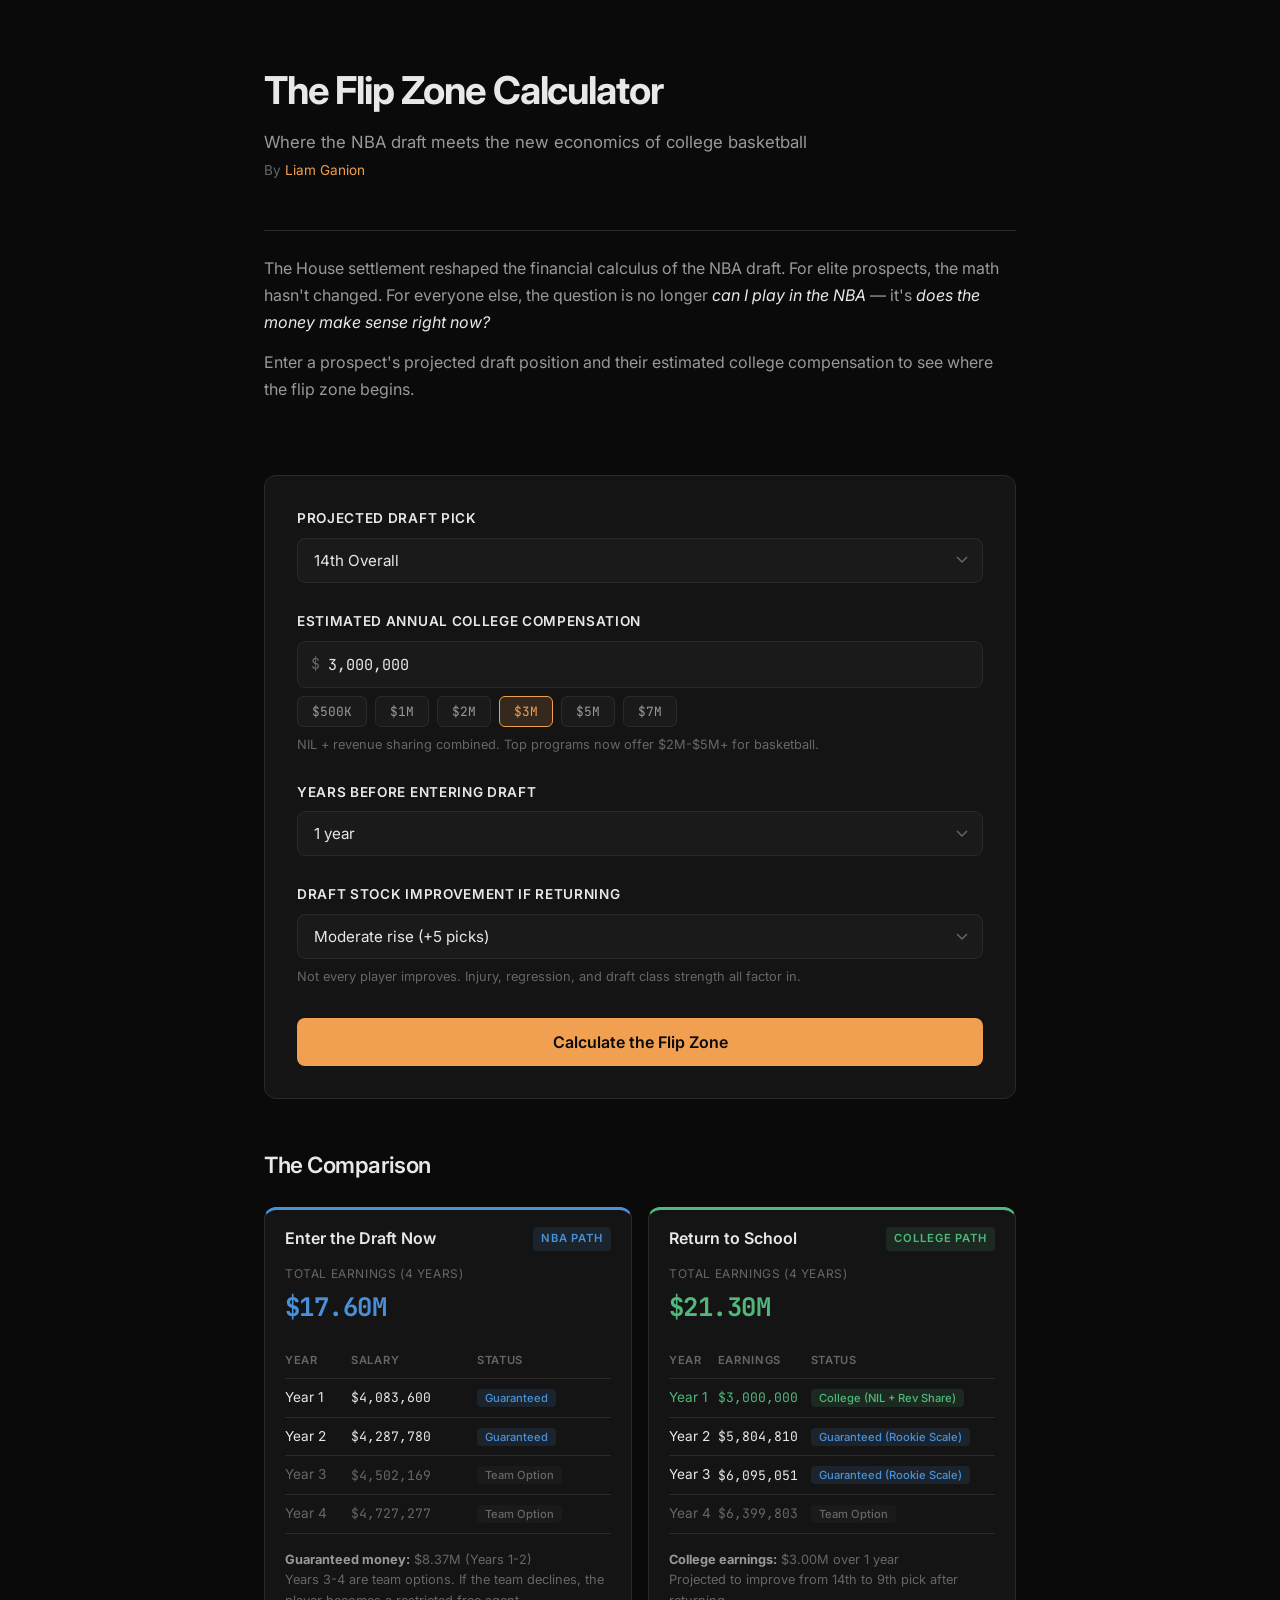
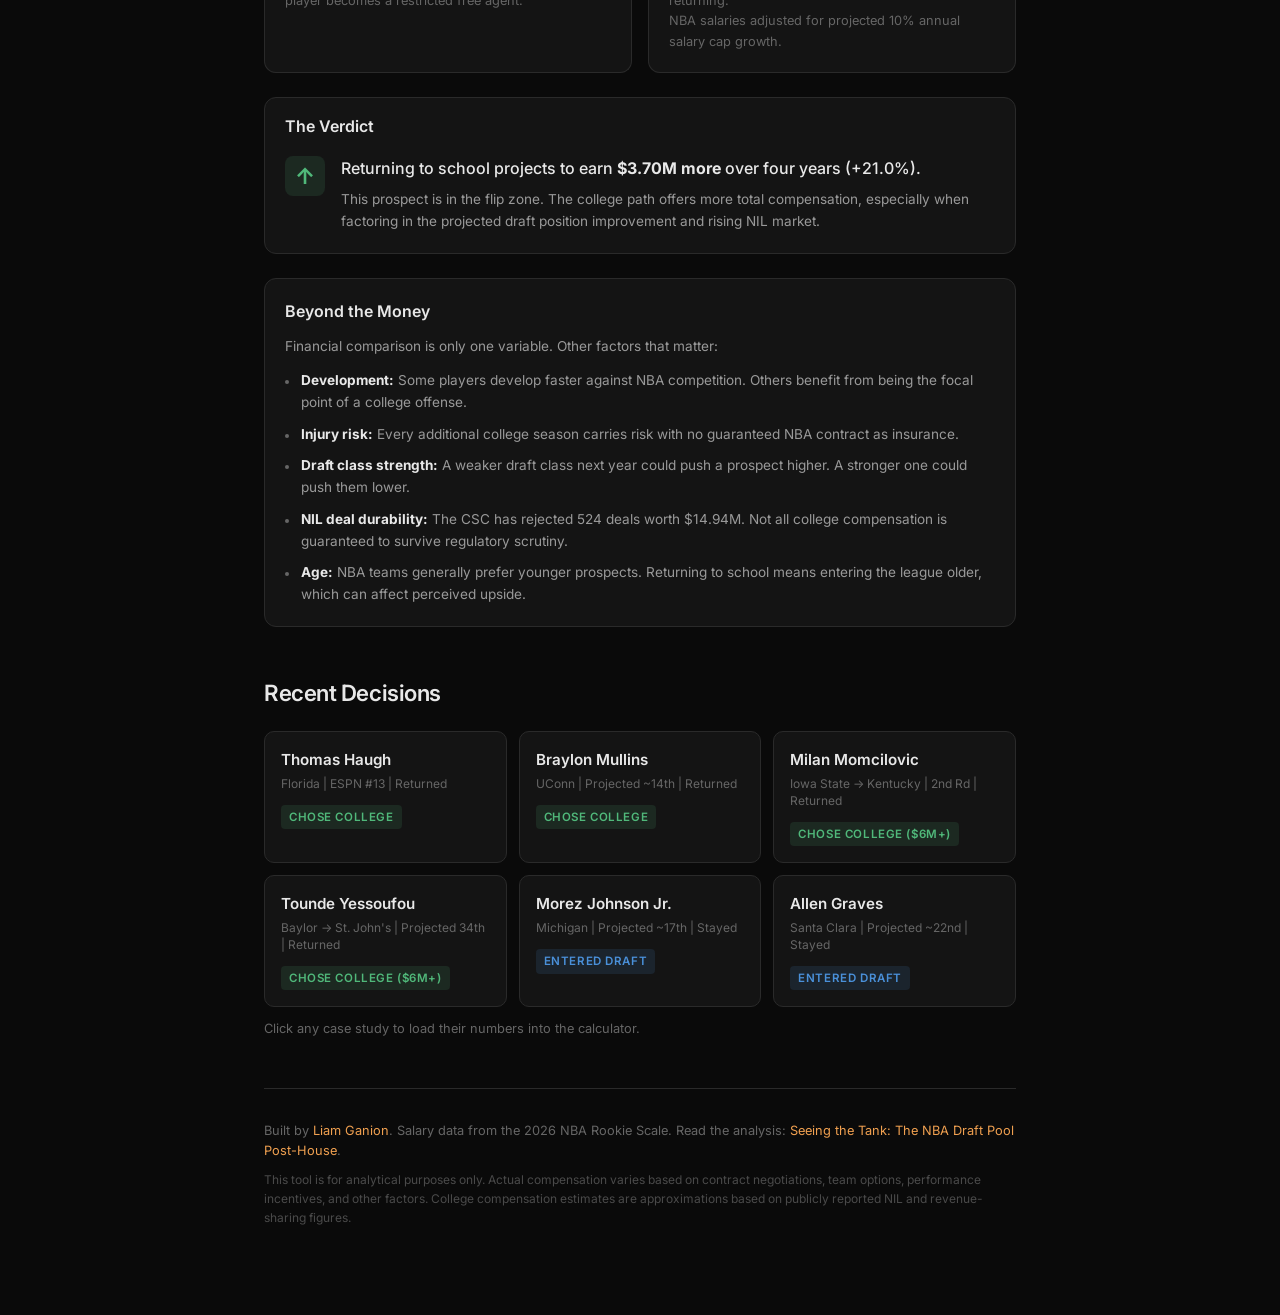
==== flip-zone-calculator/index.html @ 88a51279 "Initial commit: personal site + Flip Zone Calculator Portfolio site linking interactive basketball a" ====
<!DOCTYPE html>
<html lang="en">
<head>
    <meta charset="UTF-8">
    <meta name="viewport" content="width=device-width, initial-scale=1.0">
    <title>The Flip Zone Calculator</title>
    <link rel="preconnect" href="https://fonts.googleapis.com">
    <link rel="preconnect" href="https://fonts.gstatic.com" crossorigin>
    <link href="https://fonts.googleapis.com/css2?family=Inter:wght@300;400;500;600;700&family=JetBrains+Mono:wght@400;500&display=swap" rel="stylesheet">
    <link rel="stylesheet" href="styles.css">
</head>
<body>
    <div class="container">
        <header>
            <h1>The Flip Zone Calculator</h1>
            <p class="subtitle">Where the NBA draft meets the new economics of college basketball</p>
            <p class="credit">By <a href="https://liamganion.substack.com" target="_blank">Liam Ganion</a></p>
        </header>

        <section class="intro">
            <p>The House settlement reshaped the financial calculus of the NBA draft. For elite prospects, the math hasn't changed. For everyone else, the question is no longer <em>can I play in the NBA</em> — it's <em>does the money make sense right now?</em></p>
            <p>Enter a prospect's projected draft position and their estimated college compensation to see where the flip zone begins.</p>
        </section>

        <section class="calculator">
            <div class="inputs">
                <div class="input-group">
                    <label for="draft-pick">Projected Draft Pick</label>
                    <div class="input-wrapper">
                        <select id="draft-pick">
                            <optgroup label="Lottery">
                                <option value="1">1st Overall</option>
                                <option value="2">2nd Overall</option>
                                <option value="3">3rd Overall</option>
                                <option value="4">4th Overall</option>
                                <option value="5">5th Overall</option>
                                <option value="6">6th Overall</option>
                                <option value="7">7th Overall</option>
                                <option value="8">8th Overall</option>
                                <option value="9">9th Overall</option>
                                <option value="10">10th Overall</option>
                                <option value="11">11th Overall</option>
                                <option value="12">12th Overall</option>
                                <option value="13">13th Overall</option>
                                <option value="14" selected>14th Overall</option>
                            </optgroup>
                            <optgroup label="Mid First Round">
                                <option value="15">15th Overall</option>
                                <option value="16">16th Overall</option>
                                <option value="17">17th Overall</option>
                                <option value="18">18th Overall</option>
                                <option value="19">19th Overall</option>
                                <option value="20">20th Overall</option>
                            </optgroup>
                            <optgroup label="Late First Round">
                                <option value="21">21st Overall</option>
                                <option value="22">22nd Overall</option>
                                <option value="23">23rd Overall</option>
                                <option value="24">24th Overall</option>
                                <option value="25">25th Overall</option>
                                <option value="26">26th Overall</option>
                                <option value="27">27th Overall</option>
                                <option value="28">28th Overall</option>
                                <option value="29">29th Overall</option>
                                <option value="30">30th Overall</option>
                            </optgroup>
                            <optgroup label="Second Round">
                                <option value="31">31st Overall</option>
                                <option value="32">32nd Overall</option>
                                <option value="33">33rd Overall</option>
                                <option value="34">34th Overall</option>
                                <option value="35">35th Overall</option>
                                <option value="36">36th-40th (Early-Mid 2nd)</option>
                                <option value="45">41st-50th (Mid 2nd Round)</option>
                                <option value="55">51st-58th (Late 2nd Round)</option>
                                <option value="59">59th Overall</option>
                                <option value="60">60th Overall</option>
                            </optgroup>
                            <option value="0">Undrafted</option>
                        </select>
                    </div>
                </div>

                <div class="input-group">
                    <label for="college-comp">Estimated Annual College Compensation</label>
                    <div class="input-wrapper dollar">
                        <input type="text" id="college-comp" placeholder="3,000,000" value="3,000,000">
                    </div>
                    <div class="presets">
                        <button class="preset" data-value="500000">$500K</button>
                        <button class="preset" data-value="1000000">$1M</button>
                        <button class="preset" data-value="2000000">$2M</button>
                        <button class="preset active" data-value="3000000">$3M</button>
                        <button class="preset" data-value="5000000">$5M</button>
                        <button class="preset" data-value="7000000">$7M</button>
                    </div>
                    <p class="input-note">NIL + revenue sharing combined. Top programs now offer $2M-$5M+ for basketball.</p>
                </div>

                <div class="input-group">
                    <label for="years-remaining">Years Before Entering Draft</label>
                    <div class="input-wrapper">
                        <select id="years-remaining">
                            <option value="1" selected>1 year</option>
                            <option value="2">2 years</option>
                            <option value="3">3 years</option>
                        </select>
                    </div>
                </div>

                <div class="input-group">
                    <label for="improvement">Draft Stock Improvement if Returning</label>
                    <div class="input-wrapper">
                        <select id="improvement">
                            <option value="0">No change (same projection next year)</option>
                            <option value="5" selected>Moderate rise (+5 picks)</option>
                            <option value="10">Significant rise (+10 picks)</option>
                            <option value="15">Major breakout (+15 picks)</option>
                            <option value="-5">Stock falls (-5 picks)</option>
                            <option value="-10">Significant drop (-10 picks)</option>
                        </select>
                    </div>
                    <p class="input-note">Not every player improves. Injury, regression, and draft class strength all factor in.</p>
                </div>
            </div>

            <button id="calculate" class="calculate-btn">Calculate the Flip Zone</button>
        </section>

        <section id="results" class="results hidden">
            <h2>The Comparison</h2>

            <div class="scenario-cards">
                <div class="scenario-card nba">
                    <div class="scenario-header">
                        <h3>Enter the Draft Now</h3>
                        <span class="scenario-tag">NBA Path</span>
                    </div>
                    <div class="scenario-body">
                        <div class="big-number">
                            <span class="label">Total Earnings (4 Years)</span>
                            <span id="nba-total" class="value">—</span>
                        </div>
                        <table class="breakdown">
                            <thead>
                                <tr>
                                    <th>Year</th>
                                    <th>Salary</th>
                                    <th>Status</th>
                                </tr>
                            </thead>
                            <tbody id="nba-breakdown"></tbody>
                        </table>
                        <div id="nba-notes" class="scenario-notes"></div>
                    </div>
                </div>

                <div class="scenario-card college">
                    <div class="scenario-header">
                        <h3>Return to School</h3>
                        <span class="scenario-tag">College Path</span>
                    </div>
                    <div class="scenario-body">
                        <div class="big-number">
                            <span class="label">Total Earnings (4 Years)</span>
                            <span id="college-total" class="value">—</span>
                        </div>
                        <table class="breakdown">
                            <thead>
                                <tr>
                                    <th>Year</th>
                                    <th>Earnings</th>
                                    <th>Status</th>
                                </tr>
                            </thead>
                            <tbody id="college-breakdown"></tbody>
                        </table>
                        <div id="college-notes" class="scenario-notes"></div>
                    </div>
                </div>
            </div>

            <div class="verdict-card">
                <div class="verdict-header">
                    <h3>The Verdict</h3>
                </div>
                <div id="verdict-body" class="verdict-body"></div>
            </div>

            <div class="context-card">
                <h3>Beyond the Money</h3>
                <div id="context-body" class="context-body">
                    <p>Financial comparison is only one variable. Other factors that matter:</p>
                    <ul>
                        <li><strong>Development:</strong> Some players develop faster against NBA competition. Others benefit from being the focal point of a college offense.</li>
                        <li><strong>Injury risk:</strong> Every additional college season carries risk with no guaranteed NBA contract as insurance.</li>
                        <li><strong>Draft class strength:</strong> A weaker draft class next year could push a prospect higher. A stronger one could push them lower.</li>
                        <li><strong>NIL deal durability:</strong> The CSC has rejected 524 deals worth $14.94M. Not all college compensation is guaranteed to survive regulatory scrutiny.</li>
                        <li><strong>Age:</strong> NBA teams generally prefer younger prospects. Returning to school means entering the league older, which can affect perceived upside.</li>
                    </ul>
                </div>
            </div>
        </section>

        <section class="case-studies">
            <h2>Recent Decisions</h2>
            <div class="case-study-grid">
                <div class="case-study" data-pick="13" data-comp="4000000" data-years="1" data-improvement="5">
                    <div class="case-name">Thomas Haugh</div>
                    <div class="case-detail">Florida | ESPN #13 | Returned</div>
                    <div class="case-outcome returned">Chose college</div>
                </div>
                <div class="case-study" data-pick="14" data-comp="3500000" data-years="1" data-improvement="5">
                    <div class="case-name">Braylon Mullins</div>
                    <div class="case-detail">UConn | Projected ~14th | Returned</div>
                    <div class="case-outcome returned">Chose college</div>
                </div>
                <div class="case-study" data-pick="35" data-comp="6000000" data-years="1" data-improvement="10">
                    <div class="case-name">Milan Momcilovic</div>
                    <div class="case-detail">Iowa State → Kentucky | 2nd Rd | Returned</div>
                    <div class="case-outcome returned">Chose college ($6M+)</div>
                </div>
                <div class="case-study" data-pick="34" data-comp="6000000" data-years="2" data-improvement="10">
                    <div class="case-name">Tounde Yessoufou</div>
                    <div class="case-detail">Baylor → St. John's | Projected 34th | Returned</div>
                    <div class="case-outcome returned">Chose college ($6M+)</div>
                </div>
                <div class="case-study" data-pick="17" data-comp="2000000" data-years="1" data-improvement="0">
                    <div class="case-name">Morez Johnson Jr.</div>
                    <div class="case-detail">Michigan | Projected ~17th | Stayed</div>
                    <div class="case-outcome stayed">Entered draft</div>
                </div>
                <div class="case-study" data-pick="22" data-comp="3000000" data-years="1" data-improvement="0">
                    <div class="case-name">Allen Graves</div>
                    <div class="case-detail">Santa Clara | Projected ~22nd | Stayed</div>
                    <div class="case-outcome stayed">Entered draft</div>
                </div>
            </div>
            <p class="case-note">Click any case study to load their numbers into the calculator.</p>
        </section>

        <footer>
            <p>Built by <a href="https://liamganion.substack.com" target="_blank">Liam Ganion</a>. Salary data from the 2026 NBA Rookie Scale. Read the analysis: <a href="https://liamganion.substack.com/p/seeing-the-tank-the-nba-draft-pool" target="_blank">Seeing the Tank: The NBA Draft Pool Post-House</a>.</p>
            <p class="disclaimer">This tool is for analytical purposes only. Actual compensation varies based on contract negotiations, team options, performance incentives, and other factors. College compensation estimates are approximations based on publicly reported NIL and revenue-sharing figures.</p>
        </footer>
    </div>

    <script src="calculator.js"></script>
</body>
</html>
---- flip-zone-calculator/styles.css ----
*, *::before, *::after {
    margin: 0;
    padding: 0;
    box-sizing: border-box;
}

:root {
    --bg: #0a0a0a;
    --surface: #141414;
    --surface-2: #1a1a1a;
    --border: #2a2a2a;
    --border-hover: #3a3a3a;
    --text: #e8e8e8;
    --text-secondary: #999;
    --text-dim: #666;
    --accent: #f0a050;
    --accent-dim: rgba(240, 160, 80, 0.15);
    --nba: #4a90d9;
    --nba-dim: rgba(74, 144, 217, 0.12);
    --college: #50b87a;
    --college-dim: rgba(80, 184, 122, 0.12);
    --red: #d94a4a;
    --red-dim: rgba(217, 74, 74, 0.12);
    --mono: 'JetBrains Mono', monospace;
    --sans: 'Inter', -apple-system, BlinkMacSystemFont, sans-serif;
}

body {
    font-family: var(--sans);
    background: var(--bg);
    color: var(--text);
    line-height: 1.6;
    -webkit-font-smoothing: antialiased;
}

.container {
    max-width: 800px;
    margin: 0 auto;
    padding: 60px 24px 80px;
}

/* Header */
header {
    margin-bottom: 48px;
}

h1 {
    font-size: 2.4rem;
    font-weight: 700;
    letter-spacing: -0.03em;
    margin-bottom: 8px;
    color: var(--text);
}

.subtitle {
    font-size: 1.05rem;
    color: var(--text-secondary);
    font-weight: 400;
    margin-bottom: 4px;
}

.credit {
    font-size: 0.85rem;
    color: var(--text-dim);
}

.credit a {
    color: var(--accent);
    text-decoration: none;
}

.credit a:hover {
    text-decoration: underline;
}

/* Intro */
.intro {
    margin-bottom: 48px;
    padding: 24px 0;
    border-top: 1px solid var(--border);
}

.intro p {
    font-size: 1rem;
    color: var(--text-secondary);
    margin-bottom: 12px;
    line-height: 1.7;
}

.intro p:last-child {
    margin-bottom: 0;
}

.intro em {
    color: var(--text);
    font-style: italic;
}

/* Calculator */
.calculator {
    background: var(--surface);
    border: 1px solid var(--border);
    border-radius: 12px;
    padding: 32px;
    margin-bottom: 48px;
}

.inputs {
    display: flex;
    flex-direction: column;
    gap: 28px;
    margin-bottom: 32px;
}

.input-group {
    display: flex;
    flex-direction: column;
    gap: 8px;
}

.input-group label {
    font-size: 0.85rem;
    font-weight: 600;
    color: var(--text);
    text-transform: uppercase;
    letter-spacing: 0.05em;
}

.input-wrapper {
    position: relative;
}

.input-wrapper.dollar::before {
    content: '$';
    position: absolute;
    left: 14px;
    top: 50%;
    transform: translateY(-50%);
    color: var(--text-dim);
    font-family: var(--mono);
    font-size: 0.95rem;
    pointer-events: none;
}

select, input[type="text"] {
    width: 100%;
    padding: 12px 16px;
    background: var(--surface-2);
    border: 1px solid var(--border);
    border-radius: 8px;
    color: var(--text);
    font-family: var(--sans);
    font-size: 0.95rem;
    transition: border-color 0.2s;
    appearance: none;
    -webkit-appearance: none;
}

select {
    background-image: url("data:image/svg+xml,%3Csvg xmlns='http://www.w3.org/2000/svg' width='12' height='8'%3E%3Cpath d='M1 1l5 5 5-5' stroke='%23666' stroke-width='1.5' fill='none'/%3E%3C/svg%3E");
    background-repeat: no-repeat;
    background-position: right 14px center;
    padding-right: 36px;
    cursor: pointer;
}

select option {
    background: var(--surface-2);
    color: var(--text);
}

select optgroup {
    color: var(--text-dim);
    font-style: normal;
    font-weight: 600;
}

.input-wrapper.dollar input {
    padding-left: 30px;
    font-family: var(--mono);
}

select:focus, input:focus {
    outline: none;
    border-color: var(--accent);
}

.input-note {
    font-size: 0.8rem;
    color: var(--text-dim);
    line-height: 1.5;
}

/* Presets */
.presets {
    display: flex;
    gap: 8px;
    flex-wrap: wrap;
}

.preset {
    padding: 6px 14px;
    background: var(--surface-2);
    border: 1px solid var(--border);
    border-radius: 6px;
    color: var(--text-secondary);
    font-family: var(--mono);
    font-size: 0.8rem;
    cursor: pointer;
    transition: all 0.2s;
}

.preset:hover {
    border-color: var(--border-hover);
    color: var(--text);
}

.preset.active {
    border-color: var(--accent);
    color: var(--accent);
    background: var(--accent-dim);
}

/* Calculate Button */
.calculate-btn {
    width: 100%;
    padding: 14px;
    background: var(--accent);
    color: var(--bg);
    border: none;
    border-radius: 8px;
    font-family: var(--sans);
    font-size: 1rem;
    font-weight: 600;
    cursor: pointer;
    transition: opacity 0.2s;
}

.calculate-btn:hover {
    opacity: 0.9;
}

/* Results */
.results {
    margin-bottom: 48px;
}

.results.hidden {
    display: none;
}

.results h2 {
    font-size: 1.4rem;
    font-weight: 600;
    margin-bottom: 24px;
    letter-spacing: -0.02em;
}

/* Scenario Cards */
.scenario-cards {
    display: grid;
    grid-template-columns: 1fr 1fr;
    gap: 16px;
    margin-bottom: 24px;
}

.scenario-card {
    background: var(--surface);
    border: 1px solid var(--border);
    border-radius: 12px;
    overflow: hidden;
}

.scenario-card.nba {
    border-top: 3px solid var(--nba);
}

.scenario-card.college {
    border-top: 3px solid var(--college);
}

.scenario-header {
    display: flex;
    justify-content: space-between;
    align-items: center;
    padding: 16px 20px 12px;
}

.scenario-header h3 {
    font-size: 1rem;
    font-weight: 600;
}

.scenario-tag {
    font-size: 0.7rem;
    font-weight: 600;
    text-transform: uppercase;
    letter-spacing: 0.08em;
    padding: 3px 8px;
    border-radius: 4px;
}

.nba .scenario-tag {
    background: var(--nba-dim);
    color: var(--nba);
}

.college .scenario-tag {
    background: var(--college-dim);
    color: var(--college);
}

.scenario-body {
    padding: 0 20px 20px;
}

.big-number {
    margin-bottom: 16px;
}

.big-number .label {
    display: block;
    font-size: 0.75rem;
    color: var(--text-dim);
    text-transform: uppercase;
    letter-spacing: 0.05em;
    margin-bottom: 4px;
}

.big-number .value {
    font-family: var(--mono);
    font-size: 1.6rem;
    font-weight: 700;
    letter-spacing: -0.02em;
}

.nba .big-number .value {
    color: var(--nba);
}

.college .big-number .value {
    color: var(--college);
}

/* Breakdown Table */
.breakdown {
    width: 100%;
    border-collapse: collapse;
    margin-bottom: 16px;
}

.breakdown th {
    font-size: 0.7rem;
    font-weight: 600;
    text-transform: uppercase;
    letter-spacing: 0.06em;
    color: var(--text-dim);
    text-align: left;
    padding: 8px 0;
    border-bottom: 1px solid var(--border);
}

.breakdown td {
    font-size: 0.85rem;
    padding: 8px 0;
    border-bottom: 1px solid var(--border);
}

.breakdown td:nth-child(2) {
    font-family: var(--mono);
    font-size: 0.82rem;
}

.breakdown tr.non-guaranteed td {
    color: var(--text-dim);
}

.breakdown tr.college-year td {
    color: var(--college);
}

/* Status Badges */
.status-badge {
    font-size: 0.7rem;
    font-weight: 500;
    padding: 2px 8px;
    border-radius: 4px;
    white-space: nowrap;
}

.status-badge.guaranteed {
    background: var(--nba-dim);
    color: var(--nba);
}

.status-badge.option {
    background: var(--surface-2);
    color: var(--text-dim);
}

.status-badge.college {
    background: var(--college-dim);
    color: var(--college);
}

/* Scenario Notes */
.scenario-notes {
    font-size: 0.8rem;
    color: var(--text-dim);
    line-height: 1.6;
}

.scenario-notes strong {
    color: var(--text-secondary);
}

/* Verdict Card */
.verdict-card {
    background: var(--surface);
    border: 1px solid var(--border);
    border-radius: 12px;
    overflow: hidden;
    margin-bottom: 24px;
}

.verdict-header {
    padding: 16px 20px 0;
}

.verdict-header h3 {
    font-size: 1rem;
    font-weight: 600;
}

.verdict-body {
    padding: 16px 20px 20px;
}

.verdict-result {
    display: flex;
    gap: 16px;
    align-items: flex-start;
}

.verdict-icon {
    font-size: 1.4rem;
    font-weight: 700;
    width: 40px;
    height: 40px;
    border-radius: 8px;
    display: flex;
    align-items: center;
    justify-content: center;
    flex-shrink: 0;
}

.college-wins .verdict-icon {
    background: var(--college-dim);
    color: var(--college);
}

.nba-wins .verdict-icon {
    background: var(--nba-dim);
    color: var(--nba);
}

.even .verdict-icon {
    background: var(--accent-dim);
    color: var(--accent);
}

.verdict-headline {
    font-size: 1rem;
    font-weight: 500;
    color: var(--text);
    margin-bottom: 8px;
}

.verdict-detail {
    font-size: 0.85rem;
    color: var(--text-secondary);
    line-height: 1.6;
}

/* Context Card */
.context-card {
    background: var(--surface);
    border: 1px solid var(--border);
    border-radius: 12px;
    padding: 20px;
}

.context-card h3 {
    font-size: 1rem;
    font-weight: 600;
    margin-bottom: 12px;
}

.context-body p {
    font-size: 0.85rem;
    color: var(--text-secondary);
    margin-bottom: 12px;
}

.context-body ul {
    list-style: none;
    display: flex;
    flex-direction: column;
    gap: 10px;
}

.context-body li {
    font-size: 0.85rem;
    color: var(--text-secondary);
    line-height: 1.6;
    padding-left: 16px;
    position: relative;
}

.context-body li::before {
    content: '';
    position: absolute;
    left: 0;
    top: 10px;
    width: 4px;
    height: 4px;
    background: var(--text-dim);
    border-radius: 50%;
}

.context-body li strong {
    color: var(--text);
}

/* Case Studies */
.case-studies {
    margin-bottom: 48px;
}

.case-studies h2 {
    font-size: 1.4rem;
    font-weight: 600;
    margin-bottom: 20px;
    letter-spacing: -0.02em;
}

.case-study-grid {
    display: grid;
    grid-template-columns: repeat(3, 1fr);
    gap: 12px;
    margin-bottom: 12px;
}

.case-study {
    background: var(--surface);
    border: 1px solid var(--border);
    border-radius: 10px;
    padding: 16px;
    cursor: pointer;
    transition: all 0.2s;
}

.case-study:hover {
    border-color: var(--border-hover);
    transform: translateY(-1px);
}

.case-name {
    font-size: 0.95rem;
    font-weight: 600;
    margin-bottom: 4px;
}

.case-detail {
    font-size: 0.75rem;
    color: var(--text-dim);
    margin-bottom: 10px;
    line-height: 1.4;
}

.case-outcome {
    font-size: 0.72rem;
    font-weight: 600;
    text-transform: uppercase;
    letter-spacing: 0.05em;
    padding: 3px 8px;
    border-radius: 4px;
    display: inline-block;
}

.case-outcome.returned {
    background: var(--college-dim);
    color: var(--college);
}

.case-outcome.stayed {
    background: var(--nba-dim);
    color: var(--nba);
}

.case-note {
    font-size: 0.8rem;
    color: var(--text-dim);
}

/* Footer */
footer {
    border-top: 1px solid var(--border);
    padding-top: 32px;
}

footer p {
    font-size: 0.8rem;
    color: var(--text-dim);
    margin-bottom: 8px;
    line-height: 1.6;
}

footer a {
    color: var(--accent);
    text-decoration: none;
}

footer a:hover {
    text-decoration: underline;
}

.disclaimer {
    font-size: 0.75rem;
    color: var(--text-dim);
    opacity: 0.7;
}

/* Responsive */
@media (max-width: 700px) {
    .container {
        padding: 32px 16px 60px;
    }

    h1 {
        font-size: 1.8rem;
    }

    .scenario-cards {
        grid-template-columns: 1fr;
    }

    .case-study-grid {
        grid-template-columns: 1fr 1fr;
    }

    .calculator {
        padding: 20px;
    }

    .big-number .value {
        font-size: 1.3rem;
    }
}

@media (max-width: 480px) {
    .case-study-grid {
        grid-template-columns: 1fr;
    }

    .presets {
        gap: 6px;
    }

    .preset {
        padding: 5px 10px;
        font-size: 0.75rem;
    }
}
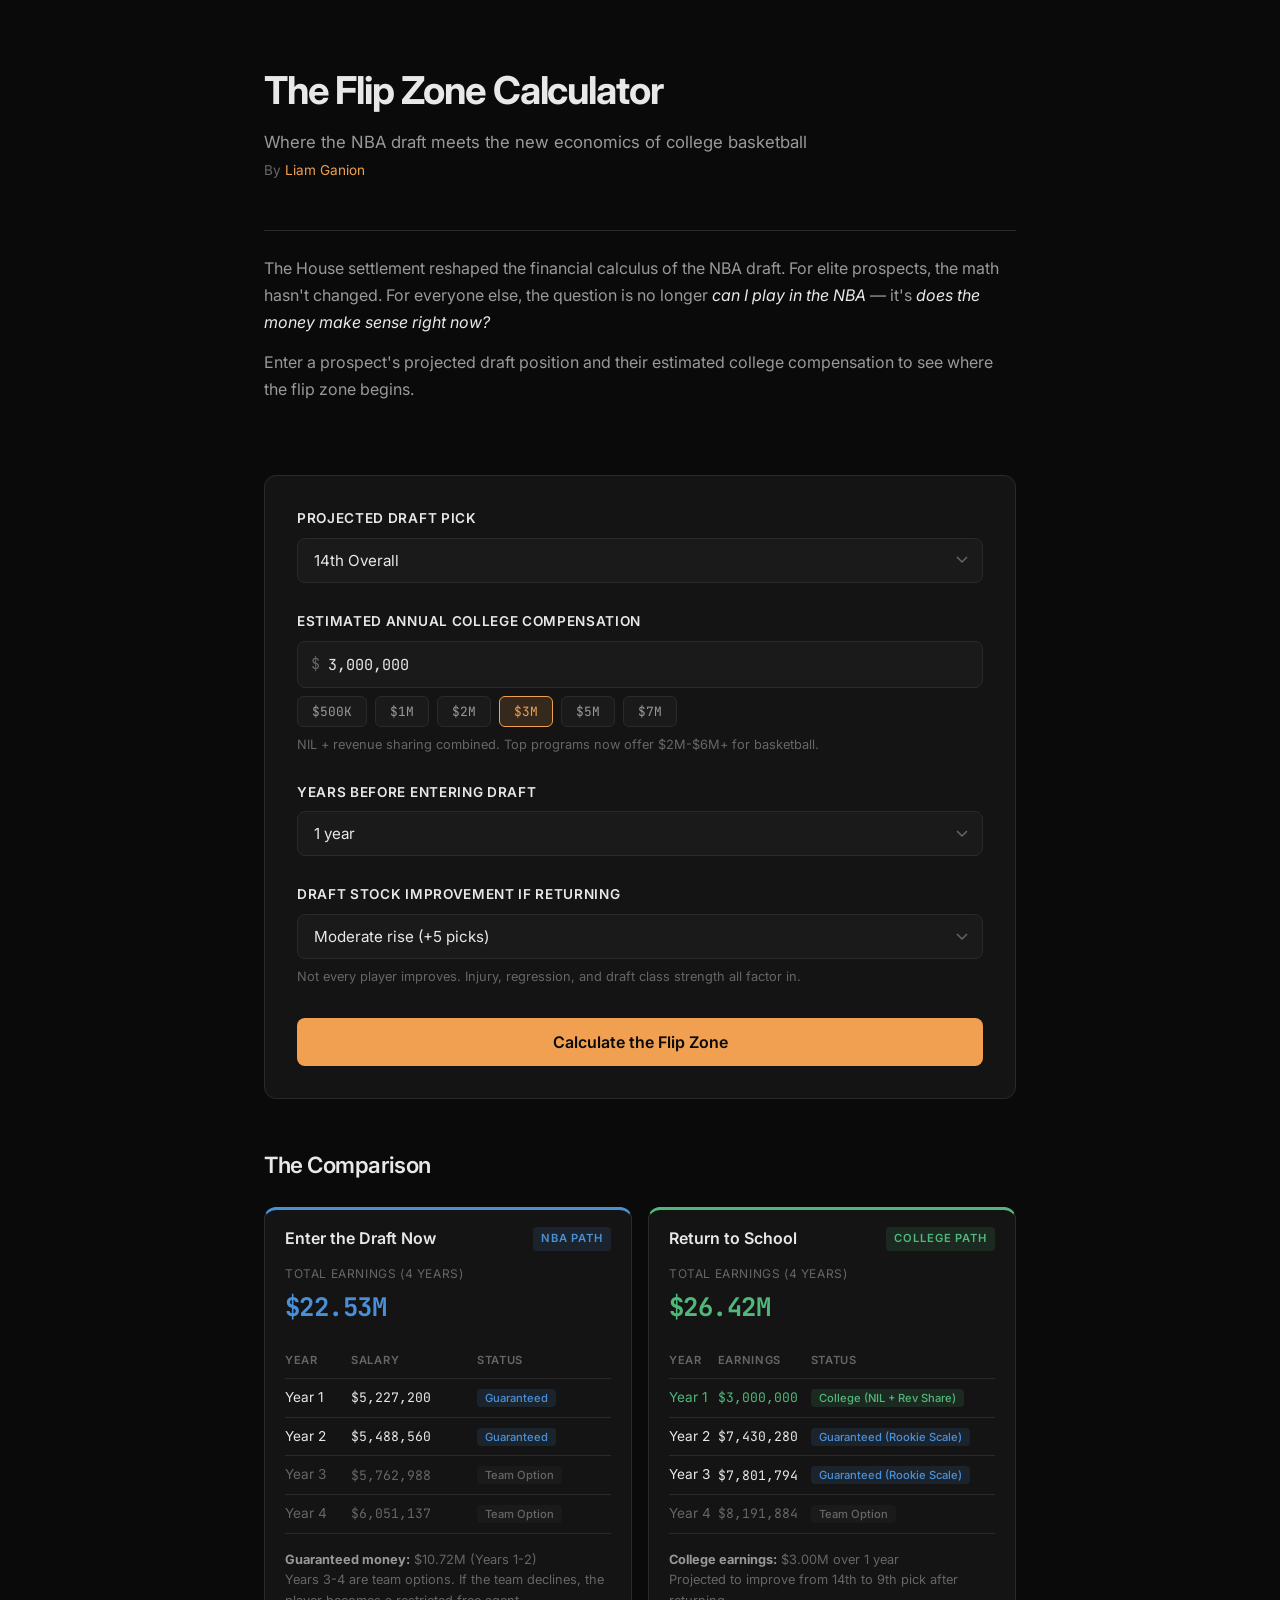
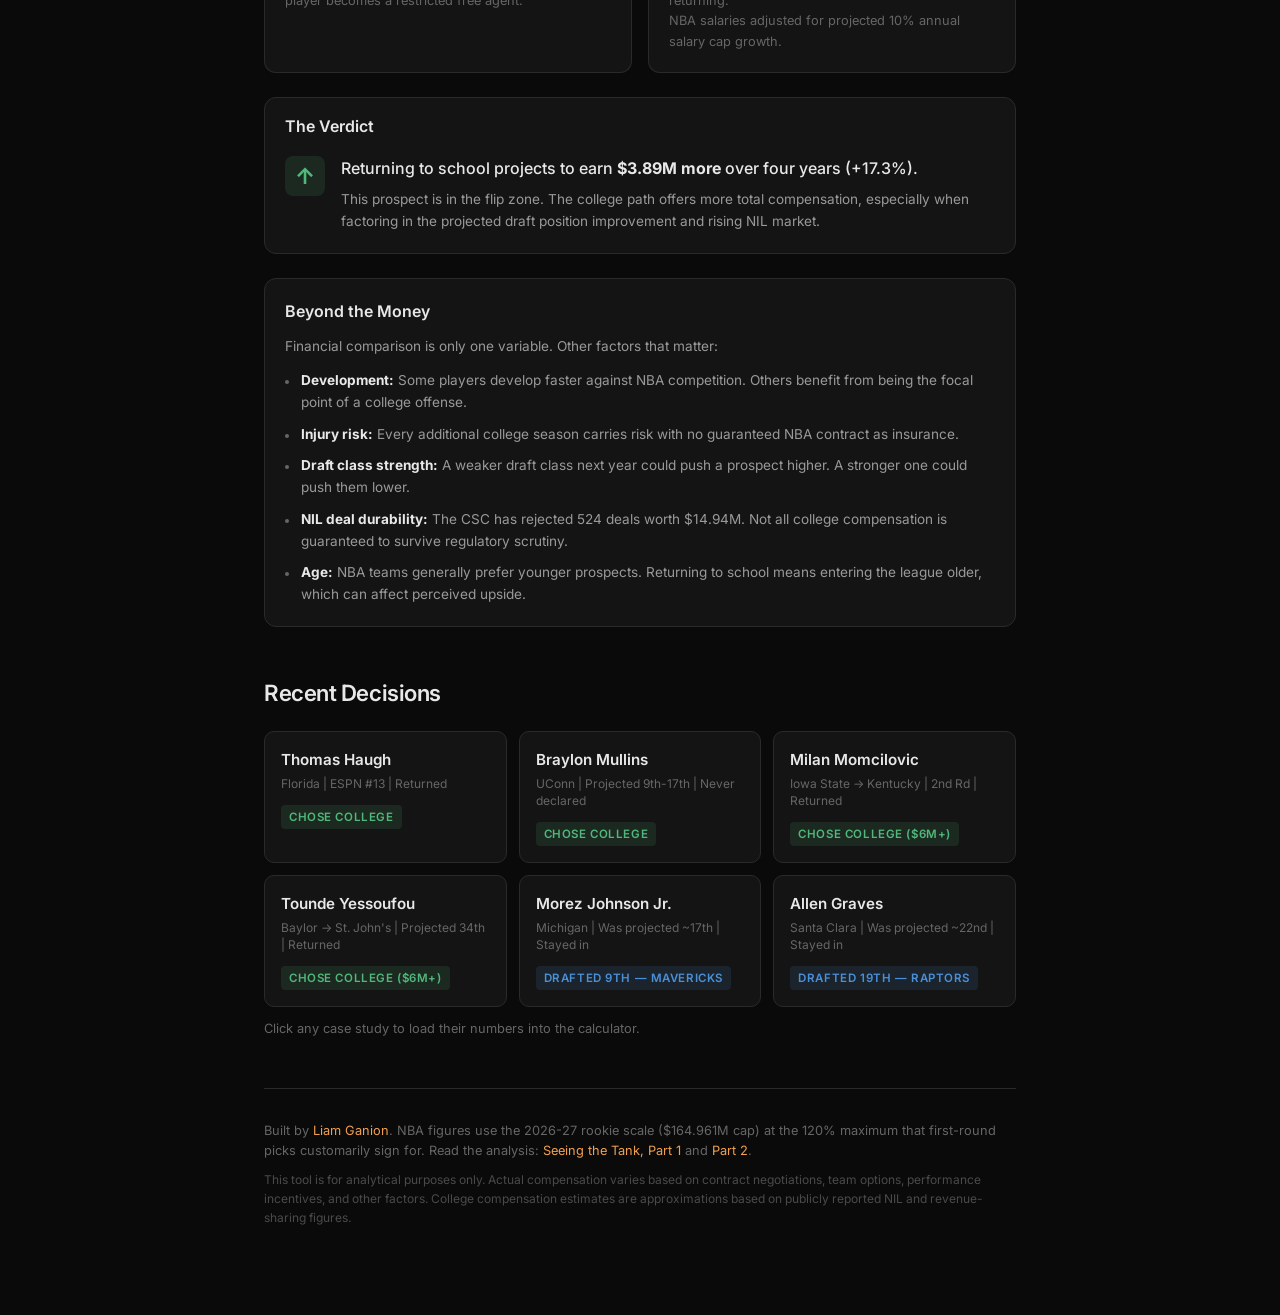
==== commit fbc503cd: "Update Flip Zone Calculator to 2026-27 rookie scale with actual draft outcomes - 2026-27 scale ($164" ====
--- a/flip-zone-calculator/index.html
+++ b/flip-zone-calculator/index.html
@@ -94,7 +94,7 @@
                         <button class="preset" data-value="5000000">$5M</button>
                         <button class="preset" data-value="7000000">$7M</button>
                     </div>
-                    <p class="input-note">NIL + revenue sharing combined. Top programs now offer $2M-$5M+ for basketball.</p>
+                    <p class="input-note">NIL + revenue sharing combined. Top programs now offer $2M-$6M+ for basketball.</p>
                 </div>
 
                 <div class="input-group">
@@ -210,9 +210,9 @@
                     <div class="case-detail">Florida | ESPN #13 | Returned</div>
                     <div class="case-outcome returned">Chose college</div>
                 </div>
-                <div class="case-study" data-pick="14" data-comp="3500000" data-years="1" data-improvement="5">
+                <div class="case-study" data-pick="14" data-comp="4500000" data-years="1" data-improvement="5">
                     <div class="case-name">Braylon Mullins</div>
-                    <div class="case-detail">UConn | Projected ~14th | Returned</div>
+                    <div class="case-detail">UConn | Projected 9th-17th | Never declared</div>
                     <div class="case-outcome returned">Chose college</div>
                 </div>
                 <div class="case-study" data-pick="35" data-comp="6000000" data-years="1" data-improvement="10">
@@ -225,22 +225,22 @@
                     <div class="case-detail">Baylor → St. John's | Projected 34th | Returned</div>
                     <div class="case-outcome returned">Chose college ($6M+)</div>
                 </div>
-                <div class="case-study" data-pick="17" data-comp="2000000" data-years="1" data-improvement="0">
+                <div class="case-study" data-pick="9" data-comp="2000000" data-years="1" data-improvement="0">
                     <div class="case-name">Morez Johnson Jr.</div>
-                    <div class="case-detail">Michigan | Projected ~17th | Stayed</div>
-                    <div class="case-outcome stayed">Entered draft</div>
-                </div>
-                <div class="case-study" data-pick="22" data-comp="3000000" data-years="1" data-improvement="0">
+                    <div class="case-detail">Michigan | Was projected ~17th | Stayed in</div>
+                    <div class="case-outcome stayed">Drafted 9th — Mavericks</div>
+                </div>
+                <div class="case-study" data-pick="19" data-comp="3000000" data-years="1" data-improvement="0">
                     <div class="case-name">Allen Graves</div>
-                    <div class="case-detail">Santa Clara | Projected ~22nd | Stayed</div>
-                    <div class="case-outcome stayed">Entered draft</div>
+                    <div class="case-detail">Santa Clara | Was projected ~22nd | Stayed in</div>
+                    <div class="case-outcome stayed">Drafted 19th — Raptors</div>
                 </div>
             </div>
             <p class="case-note">Click any case study to load their numbers into the calculator.</p>
         </section>
 
         <footer>
-            <p>Built by <a href="https://liamganion.substack.com" target="_blank">Liam Ganion</a>. Salary data from the 2026 NBA Rookie Scale. Read the analysis: <a href="https://liamganion.substack.com/p/seeing-the-tank-the-nba-draft-pool" target="_blank">Seeing the Tank: The NBA Draft Pool Post-House</a>.</p>
+            <p>Built by <a href="https://liamganion.substack.com" target="_blank">Liam Ganion</a>. NBA figures use the 2026-27 rookie scale ($164.961M cap) at the 120% maximum that first-round picks customarily sign for. Read the analysis: <a href="https://liamganion.substack.com/p/seeing-the-tank-the-nba-draft-pool" target="_blank">Seeing the Tank, Part 1</a> and <a href="https://liamganion.substack.com" target="_blank">Part 2</a>.</p>
             <p class="disclaimer">This tool is for analytical purposes only. Actual compensation varies based on contract negotiations, team options, performance incentives, and other factors. College compensation estimates are approximations based on publicly reported NIL and revenue-sharing figures.</p>
         </footer>
     </div>
